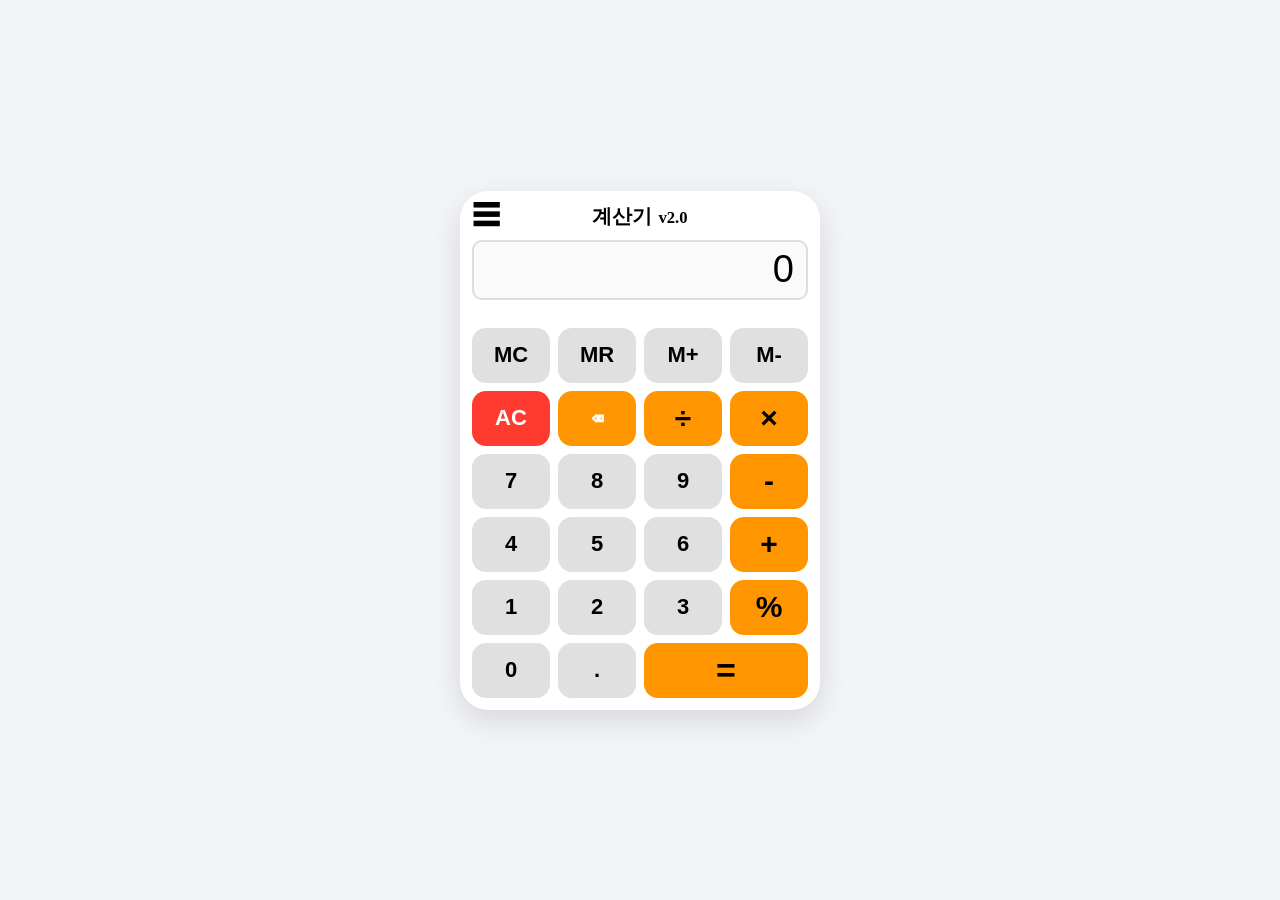
==== index.html @ 6910b428 "Update index.html" ====
<!DOCTYPE html>
<html lang="ko">
<head>
    <meta charset="UTF-8">
    <meta name="viewport" content="width=device-width, initial-scale=1.0, maximum-scale=1.0, user-scalable=no">
    <title>Calculator</title>
    <style>
        :root { --main-theme: #ff9500; --text-color: #000; }
        * { -webkit-user-select: none; user-select: none; box-sizing: border-box; }
        html, body { margin: 0; padding: 0; width: 100%; height: 100%; overflow: hidden; background: #f2f4f7; display: flex; justify-content: center; align-items: center; }
        .layout { display: flex; align-items: flex-start; gap: 0; }
        
        /* 계산기 전체 패딩 축소 */
        .calculator { width: 360px; background: #fff; padding: 12px; border-radius: 28px; box-shadow: 0 10px 30px rgba(0,0,0,0.12); }
        .calc-header { display: flex; align-items: center; justify-content: center; position: relative; margin-bottom: 10px; font-weight: bold; font-size: 20px; }
        .hamburger { font-size: 28px; cursor: pointer; position: absolute; left: 0; z-index: 2; }
        .title-text { display: flex; align-items: baseline; gap: 6px; }
        .display-wrap { margin-bottom: 10px; }
        .display-bottom { font-size: 11px; color: #aaa; padding-left: 4px; min-height: 16px; margin-top: 2px; }
        
        #display { width: 100%; height: 60px; font-size: 38px; text-align: right; border: 2px solid #ddd; border-radius: 10px; padding: 8px 12px; background: #fafafa; display: block; outline: none; }
        .buttons { display: grid; grid-template-columns: repeat(4, 1fr); gap: 8px; }
        
        /* 버튼 높이 축소 */
        button { height: 55px; border-radius: 14px; border: none; font-size: 22px; font-weight: bold; cursor: pointer; background: #e0e0e0; transition: opacity 0.1s; }
        button:active { opacity: 0.7; }
        .operator { background-color: var(--main-theme); color: var(--text-color); font-size: 30px; }
        .btn-ac { background-color: #ff3b30; color: #fff; }
        .btn-del { background-color: #ff9500; color: #fff; }
        .btn-equals { background-color: var(--main-theme); color: var(--text-color); font-size: 34px; }
        .overlay { display: none; position: fixed; top: 0; left: 0; width: 100%; height: 100%; background: rgba(0,0,0,0.4); z-index: 998; }
        .overlay.show { display: block; }
        .side-menu { height: 100%; width: 260px; position: fixed; top: 0; left: 0; background: #111; overflow: hidden; transition: transform 0.3s ease; z-index: 1000; transform: translateX(-100%); }
        .side-menu.open { transform: translateX(0); }
        .closebtn { position: absolute; top: 10px; right: 20px; color: #ff3b30; font-size: 36px; cursor: pointer; }
        .menu-content { padding: 18px; color: #fff; margin-top: 50px; }
        .theme-buttons { display: grid; grid-template-columns: repeat(2, 1fr); gap: 8px; }
        .theme-buttons button { height: auto; border-radius: 8px; border: none; font-weight: bold; cursor: pointer; padding: 10px; font-size: 13px; }
        .dev-info { margin-bottom: 18px; }
    </style>
</head>
<body>
    <div id="overlay" class="overlay" onclick="closeMenu()"></div>
    <div id="mySidenav" class="side-menu">
        <span class="closebtn" onclick="closeMenu()">&times;</span>
        <div class="menu-content">
            <div class="dev-info">
                <h3>Developer</h3>
                <p>안녕하세요 파수범입니다.<br>이것은 저의 첫 코딩 작품입니다.<br>많은 관심 부탁드립니다.</p>
            </div>
            <h3>테마 설정</h3>
            <div class="theme-buttons">
                <button onclick="changeTheme('#FF3B30','#fff')" style="background:#FF3B30;color:#fff;">빨강</button>
                <button onclick="changeTheme('#FF9500','#000')" style="background:#FF9500;color:#fff;">주황</button>
                <button onclick="changeTheme('#FFCC00','#000')" style="background:#FFCC00;color:#000;">노랑</button>
                <button onclick="changeTheme('#4CD964','#000')" style="background:#4CD964;color:#000;">초록</button>
                <button onclick="changeTheme('#007AFF','#fff')" style="background:#007AFF;color:#fff;">파랑</button>
                <button onclick="changeTheme('#5AC8FA','#000')" style="background:#5AC8FA;color:#000;">하늘</button>
                <button onclick="changeTheme('#8E8E93','#fff')" style="background:#8E8E93;color:#fff;">회색</button>
                <button onclick="changeTheme('#000000','#fff')" style="background:#000000;color:#fff;">검정</button>
            </div>
        </div>
    </div>

    <div class="layout">
        <div class="calculator">
            <div class="calc-header">
                <span class="hamburger" onclick="openMenu()">&#9776;</span>
                <span class="title-text">계산기 <small>v2.0</small></span>
            </div>
            <div class="display-wrap">
                <input type="text" id="display" value="0" readonly>
                <div id="mr-label" class="display-bottom"></div>
            </div>
            <div class="buttons">
                <button onclick="memory('MC')">MC</button>
                <button onclick="memory('MR')">MR</button>
                <button onclick="memory('M+')">M+</button>
                <button onclick="memory('M-')">M-</button>
                <button class="btn-ac" onclick="clearDisplay()">AC</button>
                <button class="btn-del" onclick="deleteLast()">⌫</button>
                <button class="operator" onclick="inputOp('/')">÷</button>
                <button class="operator" onclick="inputOp('*')">×</button>
                <button onclick="inputNum('7')">7</button>
                <button onclick="inputNum('8')">8</button>
                <button onclick="inputNum('9')">9</button>
                <button class="operator" onclick="inputOp('-')">-</button>
                <button onclick="inputNum('4')">4</button>
                <button onclick="inputNum('5')">5</button>
                <button onclick="inputNum('6')">6</button>
                <button class="operator" onclick="inputOp('+')">+</button>
                <button onclick="inputNum('1')">1</button>
                <button onclick="inputNum('2')">2</button>
                <button onclick="inputNum('3')">3</button>
                <button class="operator" onclick="calcPercent()">%</button>
                <button onclick="inputNum('0')">0</button>
                <button onclick="inputDot()">.</button>
                <button class="operator btn-equals" onclick="calculate()" style="grid-column:span 2;">=</button>
            </div>
        </div>
    </div>

    <script>
        let numA = null, op = null, numB = null;
        let displayStr = '0';
        let justCalc = false;
        let memValue = 0;

        const disp = () => document.getElementById('display');

        function formatDisplay(val) {
            if (val === '오류') return val;
            let parts = val.toString().split('.');
            parts[0] = parts[0].replace(/\B(?=(\d{3})+(?!\d))/g, ',');
            return parts.join('.');
        }

        function updateDisplay(val) {
            displayStr = val;
            disp().value = formatDisplay(val);
        }

        function formatNum(n) {
            if (n === null || isNaN(n)) return '오류';
            return parseFloat(n.toPrecision(10)).toString();
        }

        function inputNum(n) {
            if (justCalc) {
                numA = null; op = null; numB = null;
                justCalc = false;
                updateDisplay(n);
                return;
            }
            if (op === null) {
                if (displayStr === '0') updateDisplay(n);
                else updateDisplay(displayStr + n);
            } else {
                if (numB === null) updateDisplay(n);
                else updateDisplay(displayStr + n);
                numB = 'typing';
            }
        }

        function inputDot() {
            if (justCalc) { numA=null; op=null; numB=null; justCalc=false; updateDisplay('0.'); return; }
            if (!displayStr.includes('.')) updateDisplay(displayStr + '.');
        }

        function inputOp(o) {
            justCalc = false;
            let cur = parseFloat(displayStr.replace(/,/g, ''));
            if (op !== null && numB !== null && numB !== 'typing') {
                cur = doCalc(numA, op, parseFloat(displayStr.replace(/,/g,'')));
                updateDisplay(formatNum(cur));
            }
            numA = isNaN(cur) ? 0 : cur;
            op = o;
            numB = null;
            const opSymbol = o === '*' ? '×' : o === '/' ? '÷' : o;
            disp().value = formatDisplay(formatNum(numA)) + ' ' + opSymbol;
        }

        function doCalc(a, operator, b) {
            switch(operator) {
                case '+': return a + b;
                case '-': return a - b;
                case '*': return a * b;
                case '/': return b === 0 ? NaN : a / b;
            }
            return b;
        }

        function calculate() {
            if (op === null) return;
            let b = parseFloat(displayStr.replace(/,/g, ''));
            if (numB === null || numB === 'typing') numB = b;
            let result = doCalc(numA, op, numB);
            result = parseFloat(parseFloat(result).toPrecision(10));
            if (isNaN(result)) {
                updateDisplay('오류');
            } else {
                updateDisplay(formatNum(result));
                numA = result;
            }
            justCalc = true;
            op = null;
            numB = null;
        }

        function calcPercent() {
            let cur = parseFloat(displayStr.replace(/,/g, ''));
            if (isNaN(cur)) return;
            let result = (op !== null && numA !== null) ? numA * (cur / 100) : cur / 100;
            result = parseFloat(result.toPrecision(10));
            numB = result;
            updateDisplay(formatNum(result));
            justCalc = true;
        }

        function clearDisplay() {
            numA = null; op = null; numB = null; justCalc = false;
            updateDisplay('0');
        }

        function deleteLast() {
            if (justCalc || op !== null) { clearDisplay(); return; }
            let s = displayStr.replace(/,/g, '');
            s = s.length > 1 ? s.slice(0, -1) : '0';
            updateDisplay(s);
            if (s === '0') justCalc = false;
        }

        function memory(m) {
            let cur = parseFloat(displayStr.replace(/,/g, '')) || 0;
            if (m === 'MC') {
                memValue = 0;
                document.getElementById('mr-label').textContent = '';
            } else if (m === 'MR') {
                updateDisplay(formatNum(memValue));
                numA = null; op = null; numB = null; justCalc = true;
                document.getElementById('mr-label').textContent = 'MR: ' + formatDisplay(formatNum(memValue));
            } else if (m === 'M+') {
                memValue = parseFloat((memValue + cur).toPrecision(10));
            } else if (m === 'M-') {
                memValue = parseFloat((memValue - cur).toPrecision(10));
            }
        }

        function openMenu() {
            document.getElementById('mySidenav').classList.add('open');
            document.getElementById('overlay').classList.add('show');
        }
        function closeMenu() {
            document.getElementById('mySidenav').classList.remove('open');
            document.getElementById('overlay').classList.remove('show');
        }
        function changeTheme(color, textColor) {
            document.documentElement.style.setProperty('--main-theme', color);
            document.documentElement.style.setProperty('--text-color', textColor || '#000');
            closeMenu();
        }
    </script>
</body>
</html>
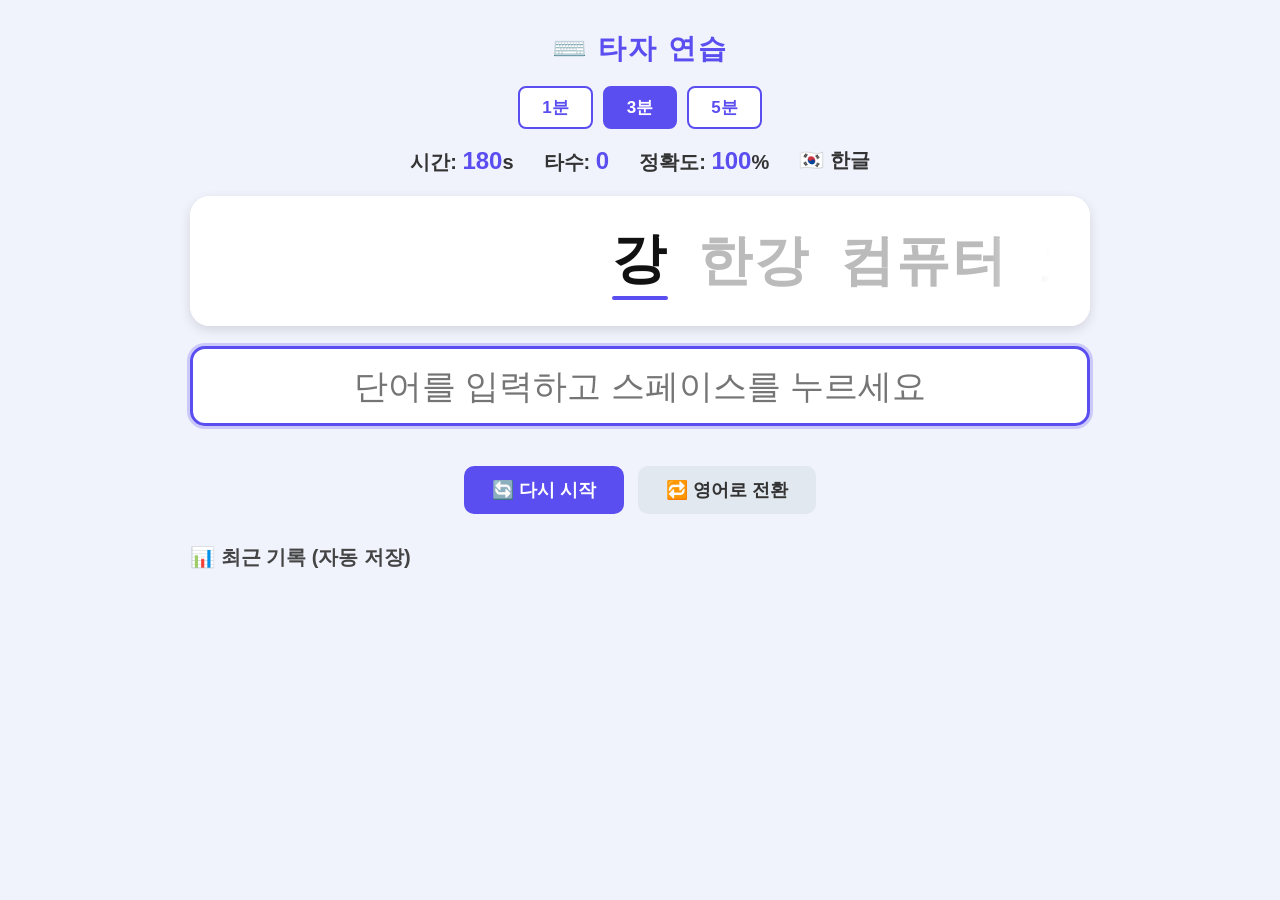
==== commit 6beece0c: "Add files via upload" ====
--- a/index.html
+++ b/index.html
@@ -2,244 +2,221 @@
 <html lang="ko">
 <head>
     <meta charset="UTF-8">
-    <meta name="viewport" content="width=device-width, initial-scale=1.0, maximum-scale=1.0, user-scalable=no">
-    <title>Calculator</title>
+    <title>타자 연습</title>
     <style>
-        :root { --main-theme: #ff9500; --text-color: #000; }
-        * { -webkit-user-select: none; user-select: none; box-sizing: border-box; }
-        html, body { margin: 0; padding: 0; width: 100%; height: 100%; overflow: hidden; background: #f2f4f7; display: flex; justify-content: center; align-items: center; }
-        .layout { display: flex; align-items: flex-start; gap: 0; }
-        
-        /* 계산기 전체 패딩 축소 */
-        .calculator { width: 360px; background: #fff; padding: 12px; border-radius: 28px; box-shadow: 0 10px 30px rgba(0,0,0,0.12); }
-        .calc-header { display: flex; align-items: center; justify-content: center; position: relative; margin-bottom: 10px; font-weight: bold; font-size: 20px; }
-        .hamburger { font-size: 28px; cursor: pointer; position: absolute; left: 0; z-index: 2; }
-        .title-text { display: flex; align-items: baseline; gap: 6px; }
-        .display-wrap { margin-bottom: 10px; }
-        .display-bottom { font-size: 11px; color: #aaa; padding-left: 4px; min-height: 16px; margin-top: 2px; }
-        
-        #display { width: 100%; height: 60px; font-size: 38px; text-align: right; border: 2px solid #ddd; border-radius: 10px; padding: 8px 12px; background: #fafafa; display: block; outline: none; }
-        .buttons { display: grid; grid-template-columns: repeat(4, 1fr); gap: 8px; }
-        
-        /* 버튼 높이 축소 */
-        button { height: 55px; border-radius: 14px; border: none; font-size: 22px; font-weight: bold; cursor: pointer; background: #e0e0e0; transition: opacity 0.1s; }
-        button:active { opacity: 0.7; }
-        .operator { background-color: var(--main-theme); color: var(--text-color); font-size: 30px; }
-        .btn-ac { background-color: #ff3b30; color: #fff; }
-        .btn-del { background-color: #ff9500; color: #fff; }
-        .btn-equals { background-color: var(--main-theme); color: var(--text-color); font-size: 34px; }
-        .overlay { display: none; position: fixed; top: 0; left: 0; width: 100%; height: 100%; background: rgba(0,0,0,0.4); z-index: 998; }
-        .overlay.show { display: block; }
-        .side-menu { height: 100%; width: 260px; position: fixed; top: 0; left: 0; background: #111; overflow: hidden; transition: transform 0.3s ease; z-index: 1000; transform: translateX(-100%); }
-        .side-menu.open { transform: translateX(0); }
-        .closebtn { position: absolute; top: 10px; right: 20px; color: #ff3b30; font-size: 36px; cursor: pointer; }
-        .menu-content { padding: 18px; color: #fff; margin-top: 50px; }
-        .theme-buttons { display: grid; grid-template-columns: repeat(2, 1fr); gap: 8px; }
-        .theme-buttons button { height: auto; border-radius: 8px; border: none; font-weight: bold; cursor: pointer; padding: 10px; font-size: 13px; }
-        .dev-info { margin-bottom: 18px; }
+        :root { --accent: #5b4ef0; --bg: #f0f2fc; --correct: #22c55e; --wrong: #ef4444; }
+        * { box-sizing: border-box; margin: 0; padding: 0; }
+        body { font-family: 'Malgun Gothic', 'Apple SD Gothic Neo', sans-serif; background: var(--bg); display: flex; flex-direction: column; align-items: center; padding: 30px 20px; min-height: 100vh; }
+        h1 { color: var(--accent); margin-bottom: 18px; font-size: 28px; letter-spacing: 2px; }
+        .time-btns { display: flex; gap: 10px; margin-bottom: 18px; }
+        .time-btn { padding: 8px 22px; font-size: 17px; font-weight: bold; border: 2px solid var(--accent); border-radius: 8px; background: white; color: var(--accent); cursor: pointer; transition: all 0.15s; }
+        .time-btn.active { background: var(--accent); color: white; }
+        .stats { display: flex; gap: 30px; margin-bottom: 20px; font-size: 20px; font-weight: bold; color: #333; }
+        .stats span { color: var(--accent); font-size: 24px; }
+        #display-area { width: 100%; max-width: 900px; height: 130px; background: white; border-radius: 20px; box-shadow: 0 4px 12px rgba(0,0,0,0.12); margin-bottom: 20px; overflow: hidden; position: relative; }
+        #display-area::before, #display-area::after { content: ''; position: absolute; top: 0; bottom: 0; width: 100px; z-index: 2; pointer-events: none; }
+        #display-area::before { left: 0; background: linear-gradient(to right, white 40%, transparent); }
+        #display-area::after  { right: 0; background: linear-gradient(to left, white 40%, transparent); }
+        #belt { display: flex; align-items: center; height: 100%; position: absolute; left: 50%; white-space: nowrap; transition: transform 0.08s ease-out; }
+        .char { font-size: 54px; font-weight: bold; color: #bbb; min-width: 0.55em; text-align: center; transition: color 0.08s; letter-spacing: 0.04em; }
+        .char.done-ok  { color: var(--correct); }
+        .char.done-err { color: var(--wrong); }
+        .char.current  { color: #111; }
+        .char.current::after { content: ''; display: block; height: 4px; background: var(--accent); border-radius: 2px; animation: blink 0.8s infinite; }
+        @keyframes blink { 0%,100%{opacity:1} 50%{opacity:0} }
+        #typing-input { width: 100%; max-width: 900px; height: 80px; font-size: 34px; padding: 10px 20px; border: 3px solid var(--accent); border-radius: 15px; text-align: center; outline: none; font-family: inherit; ime-mode: active; }
+        #typing-input:focus { box-shadow: 0 0 0 3px rgba(91,78,240,0.25); }
+        #typing-input.correct-bg { border-color: var(--correct); }
+        #typing-input.wrong-bg   { border-color: var(--wrong); background: #fff5f5; }
+        #hint { font-size: 14px; color: #999; margin-top: 6px; height: 18px; }
+        .btns { display: flex; gap: 14px; margin-top: 16px; }
+        .btns button { padding: 12px 28px; font-size: 18px; border: none; border-radius: 10px; cursor: pointer; font-weight: bold; }
+        #btn-restart { background: var(--accent); color: white; }
+        #btn-lang    { background: #e2e8f0; color: #333; }
+        #records-panel { width: 100%; max-width: 900px; margin-top: 30px; }
+        #records-panel h2 { margin-bottom: 10px; color: #444; font-size: 20px; }
+        #records-list { display: flex; flex-direction: column; gap: 8px; }
+        .record-row { background: white; border-radius: 10px; padding: 12px 18px; display: flex; justify-content: space-between; align-items: center; box-shadow: 0 2px 6px rgba(0,0,0,0.07); font-size: 16px; }
+        .record-row .rank { font-weight: bold; color: var(--accent); width: 32px; }
+        .record-row .rec-wpm { font-size: 22px; font-weight: bold; color: #222; }
+        .record-row .rec-acc { color: #666; }
+        .record-row .rec-time { color: #888; font-size: 14px; }
+        .record-row .rec-date { color: #aaa; font-size: 13px; }
+        #overlay { display: none; position: fixed; inset: 0; background: rgba(0,0,0,0.45); align-items: center; justify-content: center; z-index: 10; }
+        #overlay.show { display: flex; }
+        #result-box { background: white; border-radius: 24px; padding: 40px 50px; text-align: center; box-shadow: 0 8px 32px rgba(0,0,0,0.2); min-width: 320px; }
+        #result-box h2 { font-size: 26px; margin-bottom: 20px; color: #333; }
+        .res-label { font-size: 16px; color: #888; margin-top: 16px; }
+        .res-num { font-size: 64px; font-weight: bold; color: var(--accent); line-height: 1.1; }
+        .res-acc { font-size: 26px; font-weight: bold; color: #22c55e; }
+        #result-box button { margin-top: 26px; padding: 14px 40px; font-size: 20px; background: var(--accent); color: white; border: none; border-radius: 12px; cursor: pointer; font-weight: bold; }
     </style>
 </head>
 <body>
-    <div id="overlay" class="overlay" onclick="closeMenu()"></div>
-    <div id="mySidenav" class="side-menu">
-        <span class="closebtn" onclick="closeMenu()">&times;</span>
-        <div class="menu-content">
-            <div class="dev-info">
-                <h3>Developer</h3>
-                <p>안녕하세요 파수범입니다.<br>이것은 저의 첫 코딩 작품입니다.<br>많은 관심 부탁드립니다.</p>
-            </div>
-            <h3>테마 설정</h3>
-            <div class="theme-buttons">
-                <button onclick="changeTheme('#FF3B30','#fff')" style="background:#FF3B30;color:#fff;">빨강</button>
-                <button onclick="changeTheme('#FF9500','#000')" style="background:#FF9500;color:#fff;">주황</button>
-                <button onclick="changeTheme('#FFCC00','#000')" style="background:#FFCC00;color:#000;">노랑</button>
-                <button onclick="changeTheme('#4CD964','#000')" style="background:#4CD964;color:#000;">초록</button>
-                <button onclick="changeTheme('#007AFF','#fff')" style="background:#007AFF;color:#fff;">파랑</button>
-                <button onclick="changeTheme('#5AC8FA','#000')" style="background:#5AC8FA;color:#000;">하늘</button>
-                <button onclick="changeTheme('#8E8E93','#fff')" style="background:#8E8E93;color:#fff;">회색</button>
-                <button onclick="changeTheme('#000000','#fff')" style="background:#000000;color:#fff;">검정</button>
-            </div>
-        </div>
+
+<h1>⌨️ 타자 연습</h1>
+<div class="time-btns">
+    <button class="time-btn" data-sec="60">1분</button>
+    <button class="time-btn active" data-sec="180">3분</button>
+    <button class="time-btn" data-sec="300">5분</button>
+</div>
+<div class="stats">
+    <div>시간: <span id="stat-time">180</span>s</div>
+    <div>타수: <span id="stat-wpm">0</span></div>
+    <div>정확도: <span id="stat-acc">100</span>%</div>
+    <div id="lang-label">🇰🇷 한글</div>
+</div>
+<div id="display-area"><div id="belt"></div></div>
+<input type="text" id="typing-input" placeholder="단어를 입력하고 스페이스를 누르세요" autocomplete="off" spellcheck="false">
+<div id="hint"></div>
+<div class="btns">
+    <button id="btn-restart">🔄 다시 시작</button>
+    <button id="btn-lang">🔁 영어로 전환</button>
+</div>
+<div id="records-panel">
+    <h2>📊 최근 기록 (자동 저장)</h2>
+    <div id="records-list"></div>
+</div>
+<div id="overlay">
+    <div id="result-box">
+        <h2>🎉 결과</h2>
+        <div class="res-label">타수 (타/분)</div>
+        <div class="res-num" id="res-wpm">0</div>
+        <div class="res-label">정확도</div>
+        <div class="res-acc" id="res-acc">100%</div>
+        <button onclick="restartGame()">다시 시작</button>
     </div>
-
-    <div class="layout">
-        <div class="calculator">
-            <div class="calc-header">
-                <span class="hamburger" onclick="openMenu()">&#9776;</span>
-                <span class="title-text">계산기 <small>v2.0</small></span>
-            </div>
-            <div class="display-wrap">
-                <input type="text" id="display" value="0" readonly>
-                <div id="mr-label" class="display-bottom"></div>
-            </div>
-            <div class="buttons">
-                <button onclick="memory('MC')">MC</button>
-                <button onclick="memory('MR')">MR</button>
-                <button onclick="memory('M+')">M+</button>
-                <button onclick="memory('M-')">M-</button>
-                <button class="btn-ac" onclick="clearDisplay()">AC</button>
-                <button class="btn-del" onclick="deleteLast()">⌫</button>
-                <button class="operator" onclick="inputOp('/')">÷</button>
-                <button class="operator" onclick="inputOp('*')">×</button>
-                <button onclick="inputNum('7')">7</button>
-                <button onclick="inputNum('8')">8</button>
-                <button onclick="inputNum('9')">9</button>
-                <button class="operator" onclick="inputOp('-')">-</button>
-                <button onclick="inputNum('4')">4</button>
-                <button onclick="inputNum('5')">5</button>
-                <button onclick="inputNum('6')">6</button>
-                <button class="operator" onclick="inputOp('+')">+</button>
-                <button onclick="inputNum('1')">1</button>
-                <button onclick="inputNum('2')">2</button>
-                <button onclick="inputNum('3')">3</button>
-                <button class="operator" onclick="calcPercent()">%</button>
-                <button onclick="inputNum('0')">0</button>
-                <button onclick="inputDot()">.</button>
-                <button class="operator btn-equals" onclick="calculate()" style="grid-column:span 2;">=</button>
-            </div>
-        </div>
-    </div>
-
-    <script>
-        let numA = null, op = null, numB = null;
-        let displayStr = '0';
-        let justCalc = false;
-        let memValue = 0;
-
-        const disp = () => document.getElementById('display');
-
-        function formatDisplay(val) {
-            if (val === '오류') return val;
-            let parts = val.toString().split('.');
-            parts[0] = parts[0].replace(/\B(?=(\d{3})+(?!\d))/g, ',');
-            return parts.join('.');
+</div>
+
+<script>
+const WORDS = {
+    ko: ['사과','바나나','하늘','구름','강아지','고양이','자동차','기차','비행기','노트북','스마트폰','커피','도서관','학교','병원','공원','바다','산','강','꽃','나무','음악','영화','책상','의자','창문','시계','달력','연필','지우개','공부','운동','여행','요리','사진','음식','날씨','계절','봄','여름','가을','겨울','태양','달','별','우주','과학','기술','미래','행복','성공','노력','친구','가족','사랑','추억','꿈','희망','도전','승리','대한민국','서울','부산','제주도','한강','경복궁','비빔밥','김치','불고기','삼겹살','컴퓨터','인터넷','소프트웨어','알고리즘','데이터','프로그램','화면','키보드','마우스','스크린'],
+    en: ['apple','banana','keyboard','typing','practice','speed','accuracy','computer','monitor','screen','program','software','language','science','nature','weather','sunshine','rainbow','butterfly','mountain','ocean','forest','journey','adventure','knowledge','learning','success','challenge','victory','happiness','family','friend','memory','future','present','history','culture','music','rhythm','melody','database','network','server','browser','function','variable','constant','object','string','number','python','javascript','algorithm','interface','performance','developer','creative','together']
+};
+
+function decompose(str) {
+    let count = 0;
+    for (const ch of str) {
+        const code = ch.charCodeAt(0);
+        if (code >= 0xAC00 && code <= 0xD7A3) {
+            const offset = code - 0xAC00;
+            count += (offset % 28) > 0 ? 3 : 2;
+        } else if (ch !== ' ') { count += 1; }
+    }
+    return count;
+}
+
+let lang = 'ko', totalSeconds = 180, wordQueue = [], charList = [], wordBoundaries = [], curWordPtr = 0, correctWordCount = 0, wrongWordCount = 0, correctCharSum = 0, startTime = null, timerInterval = null, gameOver = false;
+
+const belt = document.getElementById('belt');
+function refillQueue() { const pool = [...WORDS[lang]].sort(() => Math.random() - 0.5); wordQueue.push(...pool); }
+function nextWord() { if (wordQueue.length < 10) refillQueue(); return wordQueue.shift(); }
+
+function renderBelt() {
+    belt.innerHTML = ''; charList = []; wordBoundaries = []; curWordPtr = 0;
+    for (let wi = 0; wi < 15; wi++) {
+        const word = nextWord();
+        const start = charList.length;
+        for (const ch of word) {
+            const span = document.createElement('span'); span.className = 'char'; span.textContent = ch; belt.appendChild(span);
+            charList.push({ ch, el: span, wi });
         }
-
-        function updateDisplay(val) {
-            displayStr = val;
-            disp().value = formatDisplay(val);
+        wordBoundaries.push({ start, end: charList.length - 1, word });
+        if (wi < 14) {
+            const sp = document.createElement('span'); sp.className = 'char'; sp.textContent = '\u00A0'; belt.appendChild(sp);
+            charList.push({ ch: ' ', el: sp, wi: -1 });
         }
-
-        function formatNum(n) {
-            if (n === null || isNaN(n)) return '오류';
-            return parseFloat(n.toPrecision(10)).toString();
+    }
+    highlightCurrentWord(); updateBeltPosition();
+}
+
+function highlightCurrentWord() {
+    if (curWordPtr >= wordBoundaries.length) return;
+    const { start, end } = wordBoundaries[curWordPtr];
+    for (let i = start; i <= end; i++) charList[i].el.classList.add('current');
+}
+
+function updateBeltPosition() {
+    if (curWordPtr >= wordBoundaries.length) return;
+    const { start, end } = wordBoundaries[curWordPtr];
+    const firstEl = charList[start].el; const lastEl = charList[end].el;
+    const wordCenter = firstEl.offsetLeft + (lastEl.offsetLeft + lastEl.offsetWidth - firstEl.offsetLeft) / 2;
+    belt.style.transform = `translateX(-${wordCenter}px)`;
+}
+
+function calcWPM(elapsed) {
+    if (!elapsed || elapsed <= 0) return 0;
+    const minutes = elapsed / 60;
+    // 표준 방식: (총 타수 / 5) / 분
+    return Math.round((correctCharSum / 5) / minutes);
+}
+
+function calcAcc() {
+    const total = correctWordCount + wrongWordCount;
+    return total === 0 ? 100 : Math.round((correctWordCount / total) * 100);
+}
+
+function initGame() {
+    clearInterval(timerInterval); gameOver = false; startTime = null; correctWordCount = 0; wrongWordCount = 0; correctCharSum = 0; curWordPtr = 0; wordQueue = [];
+    document.getElementById('stat-wpm').textContent = 0; document.getElementById('stat-acc').textContent = 100;
+    document.getElementById('overlay').classList.remove('show'); refillQueue(); renderBelt();
+    const input = document.getElementById('typing-input'); input.value = ''; input.disabled = false; input.focus();
+}
+
+function startTimer() {
+    startTime = Date.now();
+    timerInterval = setInterval(() => {
+        const elapsed = (Date.now() - startTime) / 1000;
+        const timeLeft = Math.max(0, totalSeconds - elapsed);
+        document.getElementById('stat-time').textContent = Math.ceil(timeLeft);
+        document.getElementById('stat-wpm').textContent = calcWPM(elapsed);
+        document.getElementById('stat-acc').textContent = calcAcc();
+        if (timeLeft <= 0) endGame();
+    }, 200);
+}
+
+function endGame() {
+    clearInterval(timerInterval); gameOver = true; document.getElementById('typing-input').disabled = true;
+    const wpm = calcWPM(totalSeconds);
+    document.getElementById('res-wpm').textContent = wpm;
+    document.getElementById('res-acc').textContent = calcAcc() + '%';
+    document.getElementById('overlay').classList.add('show');
+}
+
+const input = document.getElementById('typing-input');
+input.addEventListener('input', () => { if (!startTime && input.value.length > 0) startTimer(); });
+input.addEventListener('keydown', (e) => {
+    if (gameOver) return;
+    if (e.key === ' ' || e.key === 'Enter') {
+        e.preventDefault();
+        const typed = input.value.trim();
+        if (typed.length === 0) return;
+        const { start, end, word } = wordBoundaries[curWordPtr];
+        const ok = typed === word;
+        for (let i = start; i <= end; i++) {
+            charList[i].el.classList.remove('current');
+            charList[i].el.classList.add(ok ? 'done-ok' : 'done-err');
         }
-
-        function inputNum(n) {
-            if (justCalc) {
-                numA = null; op = null; numB = null;
-                justCalc = false;
-                updateDisplay(n);
-                return;
-            }
-            if (op === null) {
-                if (displayStr === '0') updateDisplay(n);
-                else updateDisplay(displayStr + n);
-            } else {
-                if (numB === null) updateDisplay(n);
-                else updateDisplay(displayStr + n);
-                numB = 'typing';
-            }
-        }
-
-        function inputDot() {
-            if (justCalc) { numA=null; op=null; numB=null; justCalc=false; updateDisplay('0.'); return; }
-            if (!displayStr.includes('.')) updateDisplay(displayStr + '.');
-        }
-
-        function inputOp(o) {
-            justCalc = false;
-            let cur = parseFloat(displayStr.replace(/,/g, ''));
-            if (op !== null && numB !== null && numB !== 'typing') {
-                cur = doCalc(numA, op, parseFloat(displayStr.replace(/,/g,'')));
-                updateDisplay(formatNum(cur));
-            }
-            numA = isNaN(cur) ? 0 : cur;
-            op = o;
-            numB = null;
-            const opSymbol = o === '*' ? '×' : o === '/' ? '÷' : o;
-            disp().value = formatDisplay(formatNum(numA)) + ' ' + opSymbol;
-        }
-
-        function doCalc(a, operator, b) {
-            switch(operator) {
-                case '+': return a + b;
-                case '-': return a - b;
-                case '*': return a * b;
-                case '/': return b === 0 ? NaN : a / b;
-            }
-            return b;
-        }
-
-        function calculate() {
-            if (op === null) return;
-            let b = parseFloat(displayStr.replace(/,/g, ''));
-            if (numB === null || numB === 'typing') numB = b;
-            let result = doCalc(numA, op, numB);
-            result = parseFloat(parseFloat(result).toPrecision(10));
-            if (isNaN(result)) {
-                updateDisplay('오류');
-            } else {
-                updateDisplay(formatNum(result));
-                numA = result;
-            }
-            justCalc = true;
-            op = null;
-            numB = null;
-        }
-
-        function calcPercent() {
-            let cur = parseFloat(displayStr.replace(/,/g, ''));
-            if (isNaN(cur)) return;
-            let result = (op !== null && numA !== null) ? numA * (cur / 100) : cur / 100;
-            result = parseFloat(result.toPrecision(10));
-            numB = result;
-            updateDisplay(formatNum(result));
-            justCalc = true;
-        }
-
-        function clearDisplay() {
-            numA = null; op = null; numB = null; justCalc = false;
-            updateDisplay('0');
-        }
-
-        function deleteLast() {
-            if (justCalc || op !== null) { clearDisplay(); return; }
-            let s = displayStr.replace(/,/g, '');
-            s = s.length > 1 ? s.slice(0, -1) : '0';
-            updateDisplay(s);
-            if (s === '0') justCalc = false;
-        }
-
-        function memory(m) {
-            let cur = parseFloat(displayStr.replace(/,/g, '')) || 0;
-            if (m === 'MC') {
-                memValue = 0;
-                document.getElementById('mr-label').textContent = '';
-            } else if (m === 'MR') {
-                updateDisplay(formatNum(memValue));
-                numA = null; op = null; numB = null; justCalc = true;
-                document.getElementById('mr-label').textContent = 'MR: ' + formatDisplay(formatNum(memValue));
-            } else if (m === 'M+') {
-                memValue = parseFloat((memValue + cur).toPrecision(10));
-            } else if (m === 'M-') {
-                memValue = parseFloat((memValue - cur).toPrecision(10));
-            }
-        }
-
-        function openMenu() {
-            document.getElementById('mySidenav').classList.add('open');
-            document.getElementById('overlay').classList.add('show');
-        }
-        function closeMenu() {
-            document.getElementById('mySidenav').classList.remove('open');
-            document.getElementById('overlay').classList.remove('show');
-        }
-        function changeTheme(color, textColor) {
-            document.documentElement.style.setProperty('--main-theme', color);
-            document.documentElement.style.setProperty('--text-color', textColor || '#000');
-            closeMenu();
-        }
-    </script>
+        if (ok) { correctWordCount++; correctCharSum += (lang === 'ko' ? decompose(word) : word.length); }
+        else { wrongWordCount++; }
+        curWordPtr++;
+        highlightCurrentWord(); updateBeltPosition(); input.value = '';
+    }
+});
+
+document.querySelectorAll('.time-btn').forEach(btn => btn.addEventListener('click', () => {
+    document.querySelectorAll('.time-btn').forEach(b => b.classList.remove('active'));
+    btn.classList.add('active'); totalSeconds = parseInt(btn.dataset.sec); initGame();
+}));
+
+document.getElementById('btn-restart').addEventListener('click', initGame);
+document.getElementById('btn-lang').addEventListener('click', () => {
+    lang = lang === 'ko' ? 'en' : 'ko';
+    document.getElementById('lang-label').textContent = lang === 'ko' ? '🇰🇷 한글' : '🇺🇸 영어';
+    initGame();
+});
+
+initGame();
+</script>
 </body>
 </html>
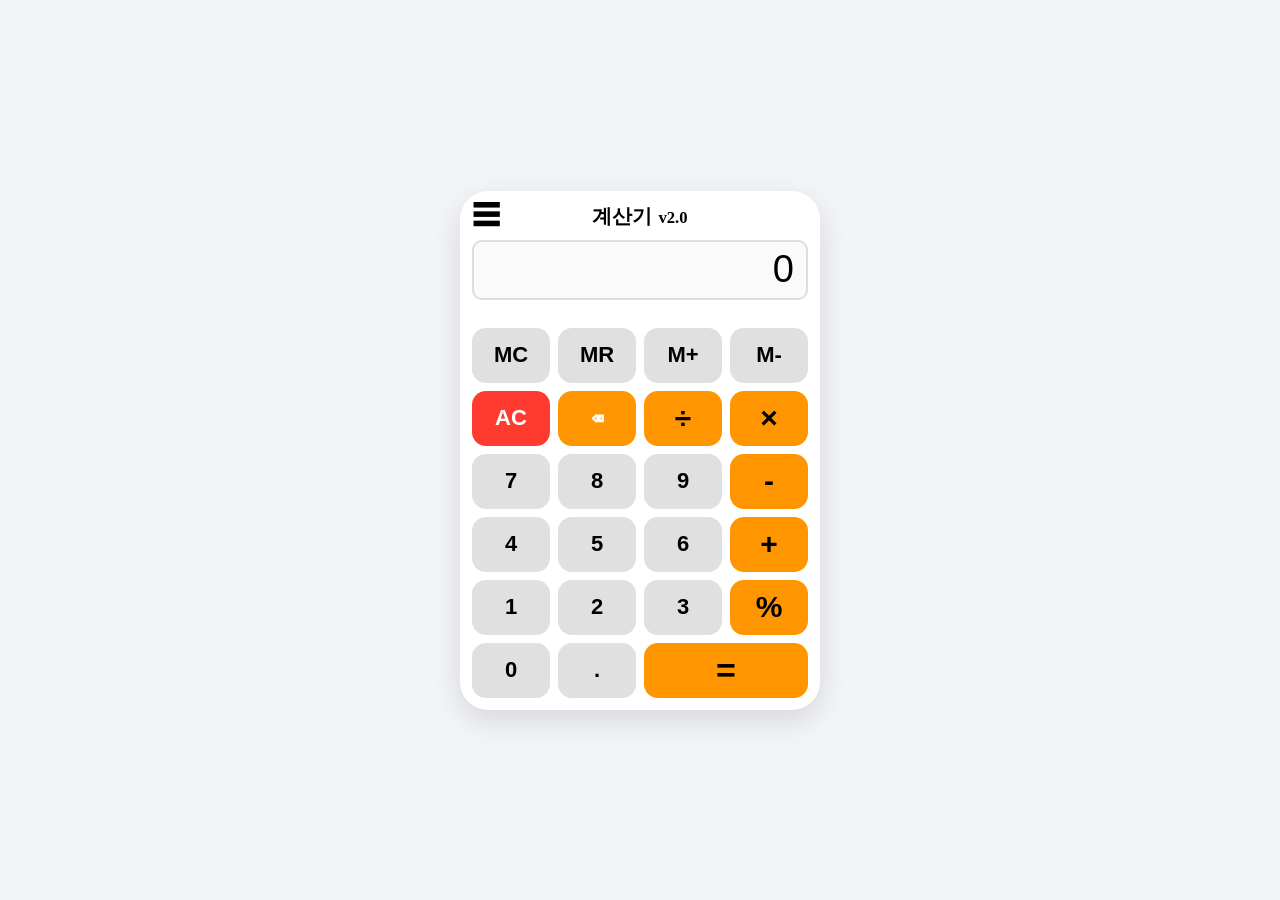
==== commit dd5a13f6: "Update index.html" ====
--- a/index.html
+++ b/index.html
@@ -2,221 +2,244 @@
 <html lang="ko">
 <head>
     <meta charset="UTF-8">
-    <title>타자 연습</title>
+    <meta name="viewport" content="width=device-width, initial-scale=1.0, maximum-scale=1.0, user-scalable=no">
+    <title>Calculator</title>
     <style>
-        :root { --accent: #5b4ef0; --bg: #f0f2fc; --correct: #22c55e; --wrong: #ef4444; }
-        * { box-sizing: border-box; margin: 0; padding: 0; }
-        body { font-family: 'Malgun Gothic', 'Apple SD Gothic Neo', sans-serif; background: var(--bg); display: flex; flex-direction: column; align-items: center; padding: 30px 20px; min-height: 100vh; }
-        h1 { color: var(--accent); margin-bottom: 18px; font-size: 28px; letter-spacing: 2px; }
-        .time-btns { display: flex; gap: 10px; margin-bottom: 18px; }
-        .time-btn { padding: 8px 22px; font-size: 17px; font-weight: bold; border: 2px solid var(--accent); border-radius: 8px; background: white; color: var(--accent); cursor: pointer; transition: all 0.15s; }
-        .time-btn.active { background: var(--accent); color: white; }
-        .stats { display: flex; gap: 30px; margin-bottom: 20px; font-size: 20px; font-weight: bold; color: #333; }
-        .stats span { color: var(--accent); font-size: 24px; }
-        #display-area { width: 100%; max-width: 900px; height: 130px; background: white; border-radius: 20px; box-shadow: 0 4px 12px rgba(0,0,0,0.12); margin-bottom: 20px; overflow: hidden; position: relative; }
-        #display-area::before, #display-area::after { content: ''; position: absolute; top: 0; bottom: 0; width: 100px; z-index: 2; pointer-events: none; }
-        #display-area::before { left: 0; background: linear-gradient(to right, white 40%, transparent); }
-        #display-area::after  { right: 0; background: linear-gradient(to left, white 40%, transparent); }
-        #belt { display: flex; align-items: center; height: 100%; position: absolute; left: 50%; white-space: nowrap; transition: transform 0.08s ease-out; }
-        .char { font-size: 54px; font-weight: bold; color: #bbb; min-width: 0.55em; text-align: center; transition: color 0.08s; letter-spacing: 0.04em; }
-        .char.done-ok  { color: var(--correct); }
-        .char.done-err { color: var(--wrong); }
-        .char.current  { color: #111; }
-        .char.current::after { content: ''; display: block; height: 4px; background: var(--accent); border-radius: 2px; animation: blink 0.8s infinite; }
-        @keyframes blink { 0%,100%{opacity:1} 50%{opacity:0} }
-        #typing-input { width: 100%; max-width: 900px; height: 80px; font-size: 34px; padding: 10px 20px; border: 3px solid var(--accent); border-radius: 15px; text-align: center; outline: none; font-family: inherit; ime-mode: active; }
-        #typing-input:focus { box-shadow: 0 0 0 3px rgba(91,78,240,0.25); }
-        #typing-input.correct-bg { border-color: var(--correct); }
-        #typing-input.wrong-bg   { border-color: var(--wrong); background: #fff5f5; }
-        #hint { font-size: 14px; color: #999; margin-top: 6px; height: 18px; }
-        .btns { display: flex; gap: 14px; margin-top: 16px; }
-        .btns button { padding: 12px 28px; font-size: 18px; border: none; border-radius: 10px; cursor: pointer; font-weight: bold; }
-        #btn-restart { background: var(--accent); color: white; }
-        #btn-lang    { background: #e2e8f0; color: #333; }
-        #records-panel { width: 100%; max-width: 900px; margin-top: 30px; }
-        #records-panel h2 { margin-bottom: 10px; color: #444; font-size: 20px; }
-        #records-list { display: flex; flex-direction: column; gap: 8px; }
-        .record-row { background: white; border-radius: 10px; padding: 12px 18px; display: flex; justify-content: space-between; align-items: center; box-shadow: 0 2px 6px rgba(0,0,0,0.07); font-size: 16px; }
-        .record-row .rank { font-weight: bold; color: var(--accent); width: 32px; }
-        .record-row .rec-wpm { font-size: 22px; font-weight: bold; color: #222; }
-        .record-row .rec-acc { color: #666; }
-        .record-row .rec-time { color: #888; font-size: 14px; }
-        .record-row .rec-date { color: #aaa; font-size: 13px; }
-        #overlay { display: none; position: fixed; inset: 0; background: rgba(0,0,0,0.45); align-items: center; justify-content: center; z-index: 10; }
-        #overlay.show { display: flex; }
-        #result-box { background: white; border-radius: 24px; padding: 40px 50px; text-align: center; box-shadow: 0 8px 32px rgba(0,0,0,0.2); min-width: 320px; }
-        #result-box h2 { font-size: 26px; margin-bottom: 20px; color: #333; }
-        .res-label { font-size: 16px; color: #888; margin-top: 16px; }
-        .res-num { font-size: 64px; font-weight: bold; color: var(--accent); line-height: 1.1; }
-        .res-acc { font-size: 26px; font-weight: bold; color: #22c55e; }
-        #result-box button { margin-top: 26px; padding: 14px 40px; font-size: 20px; background: var(--accent); color: white; border: none; border-radius: 12px; cursor: pointer; font-weight: bold; }
+        :root { --main-theme: #ff9500; --text-color: #000; }
+        * { -webkit-user-select: none; user-select: none; box-sizing: border-box; }
+        html, body { margin: 0; padding: 0; width: 100%; height: 100%; overflow: hidden; background: #f2f4f7; display: flex; justify-content: center; align-items: center; }
+        .layout { display: flex; align-items: flex-start; gap: 0; }
+        
+        /* 계산기 전체 패딩 축소 */
+        .calculator { width: 360px; background: #fff; padding: 12px; border-radius: 28px; box-shadow: 0 10px 30px rgba(0,0,0,0.12); }
+        .calc-header { display: flex; align-items: center; justify-content: center; position: relative; margin-bottom: 10px; font-weight: bold; font-size: 20px; }
+        .hamburger { font-size: 28px; cursor: pointer; position: absolute; left: 0; z-index: 2; }
+        .title-text { display: flex; align-items: baseline; gap: 6px; }
+        .display-wrap { margin-bottom: 10px; }
+        .display-bottom { font-size: 11px; color: #aaa; padding-left: 4px; min-height: 16px; margin-top: 2px; }
+        
+        #display { width: 100%; height: 60px; font-size: 38px; text-align: right; border: 2px solid #ddd; border-radius: 10px; padding: 8px 12px; background: #fafafa; display: block; outline: none; }
+        .buttons { display: grid; grid-template-columns: repeat(4, 1fr); gap: 8px; }
+        
+        /* 버튼 높이 축소 */
+        button { height: 55px; border-radius: 14px; border: none; font-size: 22px; font-weight: bold; cursor: pointer; background: #e0e0e0; transition: opacity 0.1s; }
+        button:active { opacity: 0.7; }
+        .operator { background-color: var(--main-theme); color: var(--text-color); font-size: 30px; }
+        .btn-ac { background-color: #ff3b30; color: #fff; }
+        .btn-del { background-color: #ff9500; color: #fff; }
+        .btn-equals { background-color: var(--main-theme); color: var(--text-color); font-size: 34px; }
+        .overlay { display: none; position: fixed; top: 0; left: 0; width: 100%; height: 100%; background: rgba(0,0,0,0.4); z-index: 998; }
+        .overlay.show { display: block; }
+        .side-menu { height: 100%; width: 260px; position: fixed; top: 0; left: 0; background: #111; overflow: hidden; transition: transform 0.3s ease; z-index: 1000; transform: translateX(-100%); }
+        .side-menu.open { transform: translateX(0); }
+        .closebtn { position: absolute; top: 10px; right: 20px; color: #ff3b30; font-size: 36px; cursor: pointer; }
+        .menu-content { padding: 18px; color: #fff; margin-top: 50px; }
+        .theme-buttons { display: grid; grid-template-columns: repeat(2, 1fr); gap: 8px; }
+        .theme-buttons button { height: auto; border-radius: 8px; border: none; font-weight: bold; cursor: pointer; padding: 10px; font-size: 13px; }
+        .dev-info { margin-bottom: 18px; }
     </style>
 </head>
 <body>
-
-<h1>⌨️ 타자 연습</h1>
-<div class="time-btns">
-    <button class="time-btn" data-sec="60">1분</button>
-    <button class="time-btn active" data-sec="180">3분</button>
-    <button class="time-btn" data-sec="300">5분</button>
-</div>
-<div class="stats">
-    <div>시간: <span id="stat-time">180</span>s</div>
-    <div>타수: <span id="stat-wpm">0</span></div>
-    <div>정확도: <span id="stat-acc">100</span>%</div>
-    <div id="lang-label">🇰🇷 한글</div>
-</div>
-<div id="display-area"><div id="belt"></div></div>
-<input type="text" id="typing-input" placeholder="단어를 입력하고 스페이스를 누르세요" autocomplete="off" spellcheck="false">
-<div id="hint"></div>
-<div class="btns">
-    <button id="btn-restart">🔄 다시 시작</button>
-    <button id="btn-lang">🔁 영어로 전환</button>
-</div>
-<div id="records-panel">
-    <h2>📊 최근 기록 (자동 저장)</h2>
-    <div id="records-list"></div>
-</div>
-<div id="overlay">
-    <div id="result-box">
-        <h2>🎉 결과</h2>
-        <div class="res-label">타수 (타/분)</div>
-        <div class="res-num" id="res-wpm">0</div>
-        <div class="res-label">정확도</div>
-        <div class="res-acc" id="res-acc">100%</div>
-        <button onclick="restartGame()">다시 시작</button>
+    <div id="overlay" class="overlay" onclick="closeMenu()"></div>
+    <div id="mySidenav" class="side-menu">
+        <span class="closebtn" onclick="closeMenu()">&times;</span>
+        <div class="menu-content">
+            <div class="dev-info">
+                <h3>Developer</h3>
+                <p>안녕하세요 파수범입니다.<br>이것은 저의 첫 코딩 작품입니다.<br>많은 관심 부탁드립니다.</p>
+            </div>
+            <h3>테마 설정</h3>
+            <div class="theme-buttons">
+                <button onclick="changeTheme('#FF3B30','#fff')" style="background:#FF3B30;color:#fff;">빨강</button>
+                <button onclick="changeTheme('#FF9500','#000')" style="background:#FF9500;color:#fff;">주황</button>
+                <button onclick="changeTheme('#FFCC00','#000')" style="background:#FFCC00;color:#000;">노랑</button>
+                <button onclick="changeTheme('#4CD964','#000')" style="background:#4CD964;color:#000;">초록</button>
+                <button onclick="changeTheme('#007AFF','#fff')" style="background:#007AFF;color:#fff;">파랑</button>
+                <button onclick="changeTheme('#5AC8FA','#000')" style="background:#5AC8FA;color:#000;">하늘</button>
+                <button onclick="changeTheme('#8E8E93','#fff')" style="background:#8E8E93;color:#fff;">회색</button>
+                <button onclick="changeTheme('#000000','#fff')" style="background:#000000;color:#fff;">검정</button>
+            </div>
+        </div>
     </div>
-</div>
-
-<script>
-const WORDS = {
-    ko: ['사과','바나나','하늘','구름','강아지','고양이','자동차','기차','비행기','노트북','스마트폰','커피','도서관','학교','병원','공원','바다','산','강','꽃','나무','음악','영화','책상','의자','창문','시계','달력','연필','지우개','공부','운동','여행','요리','사진','음식','날씨','계절','봄','여름','가을','겨울','태양','달','별','우주','과학','기술','미래','행복','성공','노력','친구','가족','사랑','추억','꿈','희망','도전','승리','대한민국','서울','부산','제주도','한강','경복궁','비빔밥','김치','불고기','삼겹살','컴퓨터','인터넷','소프트웨어','알고리즘','데이터','프로그램','화면','키보드','마우스','스크린'],
-    en: ['apple','banana','keyboard','typing','practice','speed','accuracy','computer','monitor','screen','program','software','language','science','nature','weather','sunshine','rainbow','butterfly','mountain','ocean','forest','journey','adventure','knowledge','learning','success','challenge','victory','happiness','family','friend','memory','future','present','history','culture','music','rhythm','melody','database','network','server','browser','function','variable','constant','object','string','number','python','javascript','algorithm','interface','performance','developer','creative','together']
-};
-
-function decompose(str) {
-    let count = 0;
-    for (const ch of str) {
-        const code = ch.charCodeAt(0);
-        if (code >= 0xAC00 && code <= 0xD7A3) {
-            const offset = code - 0xAC00;
-            count += (offset % 28) > 0 ? 3 : 2;
-        } else if (ch !== ' ') { count += 1; }
-    }
-    return count;
-}
-
-let lang = 'ko', totalSeconds = 180, wordQueue = [], charList = [], wordBoundaries = [], curWordPtr = 0, correctWordCount = 0, wrongWordCount = 0, correctCharSum = 0, startTime = null, timerInterval = null, gameOver = false;
-
-const belt = document.getElementById('belt');
-function refillQueue() { const pool = [...WORDS[lang]].sort(() => Math.random() - 0.5); wordQueue.push(...pool); }
-function nextWord() { if (wordQueue.length < 10) refillQueue(); return wordQueue.shift(); }
-
-function renderBelt() {
-    belt.innerHTML = ''; charList = []; wordBoundaries = []; curWordPtr = 0;
-    for (let wi = 0; wi < 15; wi++) {
-        const word = nextWord();
-        const start = charList.length;
-        for (const ch of word) {
-            const span = document.createElement('span'); span.className = 'char'; span.textContent = ch; belt.appendChild(span);
-            charList.push({ ch, el: span, wi });
-        }
-        wordBoundaries.push({ start, end: charList.length - 1, word });
-        if (wi < 14) {
-            const sp = document.createElement('span'); sp.className = 'char'; sp.textContent = '\u00A0'; belt.appendChild(sp);
-            charList.push({ ch: ' ', el: sp, wi: -1 });
-        }
-    }
-    highlightCurrentWord(); updateBeltPosition();
-}
-
-function highlightCurrentWord() {
-    if (curWordPtr >= wordBoundaries.length) return;
-    const { start, end } = wordBoundaries[curWordPtr];
-    for (let i = start; i <= end; i++) charList[i].el.classList.add('current');
-}
-
-function updateBeltPosition() {
-    if (curWordPtr >= wordBoundaries.length) return;
-    const { start, end } = wordBoundaries[curWordPtr];
-    const firstEl = charList[start].el; const lastEl = charList[end].el;
-    const wordCenter = firstEl.offsetLeft + (lastEl.offsetLeft + lastEl.offsetWidth - firstEl.offsetLeft) / 2;
-    belt.style.transform = `translateX(-${wordCenter}px)`;
-}
-
-function calcWPM(elapsed) {
-    if (!elapsed || elapsed <= 0) return 0;
-    const minutes = elapsed / 60;
-    // 표준 방식: (총 타수 / 5) / 분
-    return Math.round((correctCharSum / 5) / minutes);
-}
-
-function calcAcc() {
-    const total = correctWordCount + wrongWordCount;
-    return total === 0 ? 100 : Math.round((correctWordCount / total) * 100);
-}
-
-function initGame() {
-    clearInterval(timerInterval); gameOver = false; startTime = null; correctWordCount = 0; wrongWordCount = 0; correctCharSum = 0; curWordPtr = 0; wordQueue = [];
-    document.getElementById('stat-wpm').textContent = 0; document.getElementById('stat-acc').textContent = 100;
-    document.getElementById('overlay').classList.remove('show'); refillQueue(); renderBelt();
-    const input = document.getElementById('typing-input'); input.value = ''; input.disabled = false; input.focus();
-}
-
-function startTimer() {
-    startTime = Date.now();
-    timerInterval = setInterval(() => {
-        const elapsed = (Date.now() - startTime) / 1000;
-        const timeLeft = Math.max(0, totalSeconds - elapsed);
-        document.getElementById('stat-time').textContent = Math.ceil(timeLeft);
-        document.getElementById('stat-wpm').textContent = calcWPM(elapsed);
-        document.getElementById('stat-acc').textContent = calcAcc();
-        if (timeLeft <= 0) endGame();
-    }, 200);
-}
-
-function endGame() {
-    clearInterval(timerInterval); gameOver = true; document.getElementById('typing-input').disabled = true;
-    const wpm = calcWPM(totalSeconds);
-    document.getElementById('res-wpm').textContent = wpm;
-    document.getElementById('res-acc').textContent = calcAcc() + '%';
-    document.getElementById('overlay').classList.add('show');
-}
-
-const input = document.getElementById('typing-input');
-input.addEventListener('input', () => { if (!startTime && input.value.length > 0) startTimer(); });
-input.addEventListener('keydown', (e) => {
-    if (gameOver) return;
-    if (e.key === ' ' || e.key === 'Enter') {
-        e.preventDefault();
-        const typed = input.value.trim();
-        if (typed.length === 0) return;
-        const { start, end, word } = wordBoundaries[curWordPtr];
-        const ok = typed === word;
-        for (let i = start; i <= end; i++) {
-            charList[i].el.classList.remove('current');
-            charList[i].el.classList.add(ok ? 'done-ok' : 'done-err');
-        }
-        if (ok) { correctWordCount++; correctCharSum += (lang === 'ko' ? decompose(word) : word.length); }
-        else { wrongWordCount++; }
-        curWordPtr++;
-        highlightCurrentWord(); updateBeltPosition(); input.value = '';
-    }
-});
-
-document.querySelectorAll('.time-btn').forEach(btn => btn.addEventListener('click', () => {
-    document.querySelectorAll('.time-btn').forEach(b => b.classList.remove('active'));
-    btn.classList.add('active'); totalSeconds = parseInt(btn.dataset.sec); initGame();
-}));
-
-document.getElementById('btn-restart').addEventListener('click', initGame);
-document.getElementById('btn-lang').addEventListener('click', () => {
-    lang = lang === 'ko' ? 'en' : 'ko';
-    document.getElementById('lang-label').textContent = lang === 'ko' ? '🇰🇷 한글' : '🇺🇸 영어';
-    initGame();
-});
-
-initGame();
-</script>
+
+    <div class="layout">
+        <div class="calculator">
+            <div class="calc-header">
+                <span class="hamburger" onclick="openMenu()">&#9776;</span>
+                <span class="title-text">계산기 <small>v2.0</small></span>
+            </div>
+            <div class="display-wrap">
+                <input type="text" id="display" value="0" readonly>
+                <div id="mr-label" class="display-bottom"></div>
+            </div>
+            <div class="buttons">
+                <button onclick="memory('MC')">MC</button>
+                <button onclick="memory('MR')">MR</button>
+                <button onclick="memory('M+')">M+</button>
+                <button onclick="memory('M-')">M-</button>
+                <button class="btn-ac" onclick="clearDisplay()">AC</button>
+                <button class="btn-del" onclick="deleteLast()">⌫</button>
+                <button class="operator" onclick="inputOp('/')">÷</button>
+                <button class="operator" onclick="inputOp('*')">×</button>
+                <button onclick="inputNum('7')">7</button>
+                <button onclick="inputNum('8')">8</button>
+                <button onclick="inputNum('9')">9</button>
+                <button class="operator" onclick="inputOp('-')">-</button>
+                <button onclick="inputNum('4')">4</button>
+                <button onclick="inputNum('5')">5</button>
+                <button onclick="inputNum('6')">6</button>
+                <button class="operator" onclick="inputOp('+')">+</button>
+                <button onclick="inputNum('1')">1</button>
+                <button onclick="inputNum('2')">2</button>
+                <button onclick="inputNum('3')">3</button>
+                <button class="operator" onclick="calcPercent()">%</button>
+                <button onclick="inputNum('0')">0</button>
+                <button onclick="inputDot()">.</button>
+                <button class="operator btn-equals" onclick="calculate()" style="grid-column:span 2;">=</button>
+            </div>
+        </div>
+    </div>
+
+    <script>
+        let numA = null, op = null, numB = null;
+        let displayStr = '0';
+        let justCalc = false;
+        let memValue = 0;
+
+        const disp = () => document.getElementById('display');
+
+        function formatDisplay(val) {
+            if (val === '오류') return val;
+            let parts = val.toString().split('.');
+            parts[0] = parts[0].replace(/\B(?=(\d{3})+(?!\d))/g, ',');
+            return parts.join('.');
+        }
+
+        function updateDisplay(val) {
+            displayStr = val;
+            disp().value = formatDisplay(val);
+        }
+
+        function formatNum(n) {
+            if (n === null || isNaN(n)) return '오류';
+            return parseFloat(n.toPrecision(10)).toString();
+        }
+
+        function inputNum(n) {
+            if (justCalc) {
+                numA = null; op = null; numB = null;
+                justCalc = false;
+                updateDisplay(n);
+                return;
+            }
+            if (op === null) {
+                if (displayStr === '0') updateDisplay(n);
+                else updateDisplay(displayStr + n);
+            } else {
+                if (numB === null) updateDisplay(n);
+                else updateDisplay(displayStr + n);
+                numB = 'typing';
+            }
+        }
+
+        function inputDot() {
+            if (justCalc) { numA=null; op=null; numB=null; justCalc=false; updateDisplay('0.'); return; }
+            if (!displayStr.includes('.')) updateDisplay(displayStr + '.');
+        }
+
+        function inputOp(o) {
+            justCalc = false;
+            let cur = parseFloat(displayStr.replace(/,/g, ''));
+            if (op !== null && numB !== null && numB !== 'typing') {
+                cur = doCalc(numA, op, parseFloat(displayStr.replace(/,/g,'')));
+                updateDisplay(formatNum(cur));
+            }
+            numA = isNaN(cur) ? 0 : cur;
+            op = o;
+            numB = null;
+            const opSymbol = o === '*' ? '×' : o === '/' ? '÷' : o;
+            disp().value = formatDisplay(formatNum(numA)) + ' ' + opSymbol;
+        }
+
+        function doCalc(a, operator, b) {
+            switch(operator) {
+                case '+': return a + b;
+                case '-': return a - b;
+                case '*': return a * b;
+                case '/': return b === 0 ? NaN : a / b;
+            }
+            return b;
+        }
+
+        function calculate() {
+            if (op === null) return;
+            let b = parseFloat(displayStr.replace(/,/g, ''));
+            if (numB === null || numB === 'typing') numB = b;
+            let result = doCalc(numA, op, numB);
+            result = parseFloat(parseFloat(result).toPrecision(10));
+            if (isNaN(result)) {
+                updateDisplay('오류');
+            } else {
+                updateDisplay(formatNum(result));
+                numA = result;
+            }
+            justCalc = true;
+            op = null;
+            numB = null;
+        }
+
+        function calcPercent() {
+            let cur = parseFloat(displayStr.replace(/,/g, ''));
+            if (isNaN(cur)) return;
+            let result = (op !== null && numA !== null) ? numA * (cur / 100) : cur / 100;
+            result = parseFloat(result.toPrecision(10));
+            numB = result;
+            updateDisplay(formatNum(result));
+            justCalc = true;
+        }
+
+        function clearDisplay() {
+            numA = null; op = null; numB = null; justCalc = false;
+            updateDisplay('0');
+        }
+
+        function deleteLast() {
+            if (justCalc || op !== null) { clearDisplay(); return; }
+            let s = displayStr.replace(/,/g, '');
+            s = s.length > 1 ? s.slice(0, -1) : '0';
+            updateDisplay(s);
+            if (s === '0') justCalc = false;
+        }
+
+        function memory(m) {
+            let cur = parseFloat(displayStr.replace(/,/g, '')) || 0;
+            if (m === 'MC') {
+                memValue = 0;
+                document.getElementById('mr-label').textContent = '';
+            } else if (m === 'MR') {
+                updateDisplay(formatNum(memValue));
+                numA = null; op = null; numB = null; justCalc = true;
+                document.getElementById('mr-label').textContent = 'MR: ' + formatDisplay(formatNum(memValue));
+            } else if (m === 'M+') {
+                memValue = parseFloat((memValue + cur).toPrecision(10));
+            } else if (m === 'M-') {
+                memValue = parseFloat((memValue - cur).toPrecision(10));
+            }
+        }
+
+        function openMenu() {
+            document.getElementById('mySidenav').classList.add('open');
+            document.getElementById('overlay').classList.add('show');
+        }
+        function closeMenu() {
+            document.getElementById('mySidenav').classList.remove('open');
+            document.getElementById('overlay').classList.remove('show');
+        }
+        function changeTheme(color, textColor) {
+            document.documentElement.style.setProperty('--main-theme', color);
+            document.documentElement.style.setProperty('--text-color', textColor || '#000');
+            closeMenu();
+        }
+    </script>
 </body>
 </html>
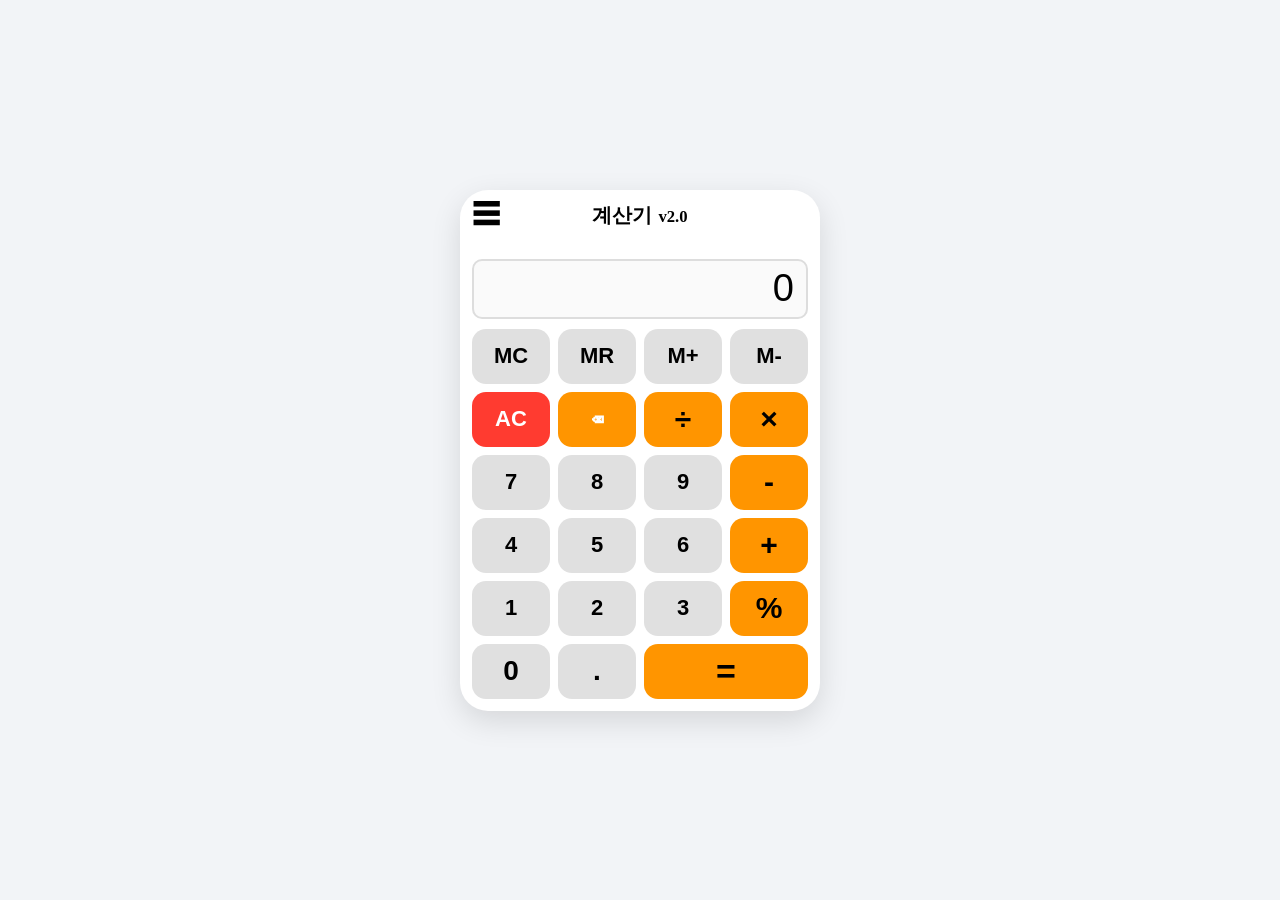
==== commit 397d1ed4: "Add files via upload" ====
--- a/index.html
+++ b/index.html
@@ -15,14 +15,16 @@
         .calc-header { display: flex; align-items: center; justify-content: center; position: relative; margin-bottom: 10px; font-weight: bold; font-size: 20px; }
         .hamburger { font-size: 28px; cursor: pointer; position: absolute; left: 0; z-index: 2; }
         .title-text { display: flex; align-items: baseline; gap: 6px; }
-        .display-wrap { margin-bottom: 10px; }
+        .display-wrap { margin-bottom: 10px; position: relative; }
         .display-bottom { font-size: 11px; color: #aaa; padding-left: 4px; min-height: 16px; margin-top: 2px; }
+        .mem-status { font-size: 11px; color: #888; font-weight: bold; min-height: 16px; margin-bottom: 4px; padding-left: 2px; }
         
         #display { width: 100%; height: 60px; font-size: 38px; text-align: right; border: 2px solid #ddd; border-radius: 10px; padding: 8px 12px; background: #fafafa; display: block; outline: none; }
         .buttons { display: grid; grid-template-columns: repeat(4, 1fr); gap: 8px; }
         
         /* 버튼 높이 축소 */
         button { height: 55px; border-radius: 14px; border: none; font-size: 22px; font-weight: bold; cursor: pointer; background: #e0e0e0; transition: opacity 0.1s; }
+        .btn-zero, .btn-dot { font-size: 28px; }
         button:active { opacity: 0.7; }
         .operator { background-color: var(--main-theme); color: var(--text-color); font-size: 30px; }
         .btn-ac { background-color: #ff3b30; color: #fff; }
@@ -68,9 +70,9 @@
                 <span class="hamburger" onclick="openMenu()">&#9776;</span>
                 <span class="title-text">계산기 <small>v2.0</small></span>
             </div>
+            <div id="mem-status" class="mem-status"></div>
             <div class="display-wrap">
                 <input type="text" id="display" value="0" readonly>
-                <div id="mr-label" class="display-bottom"></div>
             </div>
             <div class="buttons">
                 <button onclick="memory('MC')">MC</button>
@@ -93,8 +95,8 @@
                 <button onclick="inputNum('2')">2</button>
                 <button onclick="inputNum('3')">3</button>
                 <button class="operator" onclick="calcPercent()">%</button>
-                <button onclick="inputNum('0')">0</button>
-                <button onclick="inputDot()">.</button>
+                <button class="btn-zero" onclick="inputNum('0')">0</button>
+                <button class="btn-dot" onclick="inputDot()">.</button>
                 <button class="operator btn-equals" onclick="calculate()" style="grid-column:span 2;">=</button>
             </div>
         </div>
@@ -122,7 +124,12 @@
 
         function formatNum(n) {
             if (n === null || isNaN(n)) return '오류';
-            return parseFloat(n.toPrecision(10)).toString();
+            let val = parseFloat(n.toPrecision(10));
+            // 소수점 3자리까지만 표시
+            if (!Number.isInteger(val)) {
+                val = parseFloat(val.toFixed(3));
+            }
+            return val.toString();
         }
 
         function inputNum(n) {
@@ -211,19 +218,31 @@
             if (s === '0') justCalc = false;
         }
 
+        function updateMemStatus() {
+            const el = document.getElementById('mem-status');
+            if (memValue === 0) {
+                el.textContent = '';
+            } else {
+                el.textContent = 'M: ' + formatDisplay(formatNum(memValue));
+            }
+        }
+
         function memory(m) {
             let cur = parseFloat(displayStr.replace(/,/g, '')) || 0;
             if (m === 'MC') {
                 memValue = 0;
-                document.getElementById('mr-label').textContent = '';
+                updateMemStatus();
             } else if (m === 'MR') {
+                // MR: 메모리 값을 화면에 불러옴. 이후 연산 가능하도록 justCalc=false
                 updateDisplay(formatNum(memValue));
-                numA = null; op = null; numB = null; justCalc = true;
-                document.getElementById('mr-label').textContent = 'MR: ' + formatDisplay(formatNum(memValue));
+                numA = parseFloat(formatNum(memValue)); op = null; numB = null; justCalc = false;
+                updateMemStatus();
             } else if (m === 'M+') {
                 memValue = parseFloat((memValue + cur).toPrecision(10));
+                updateMemStatus();
             } else if (m === 'M-') {
                 memValue = parseFloat((memValue - cur).toPrecision(10));
+                updateMemStatus();
             }
         }
 
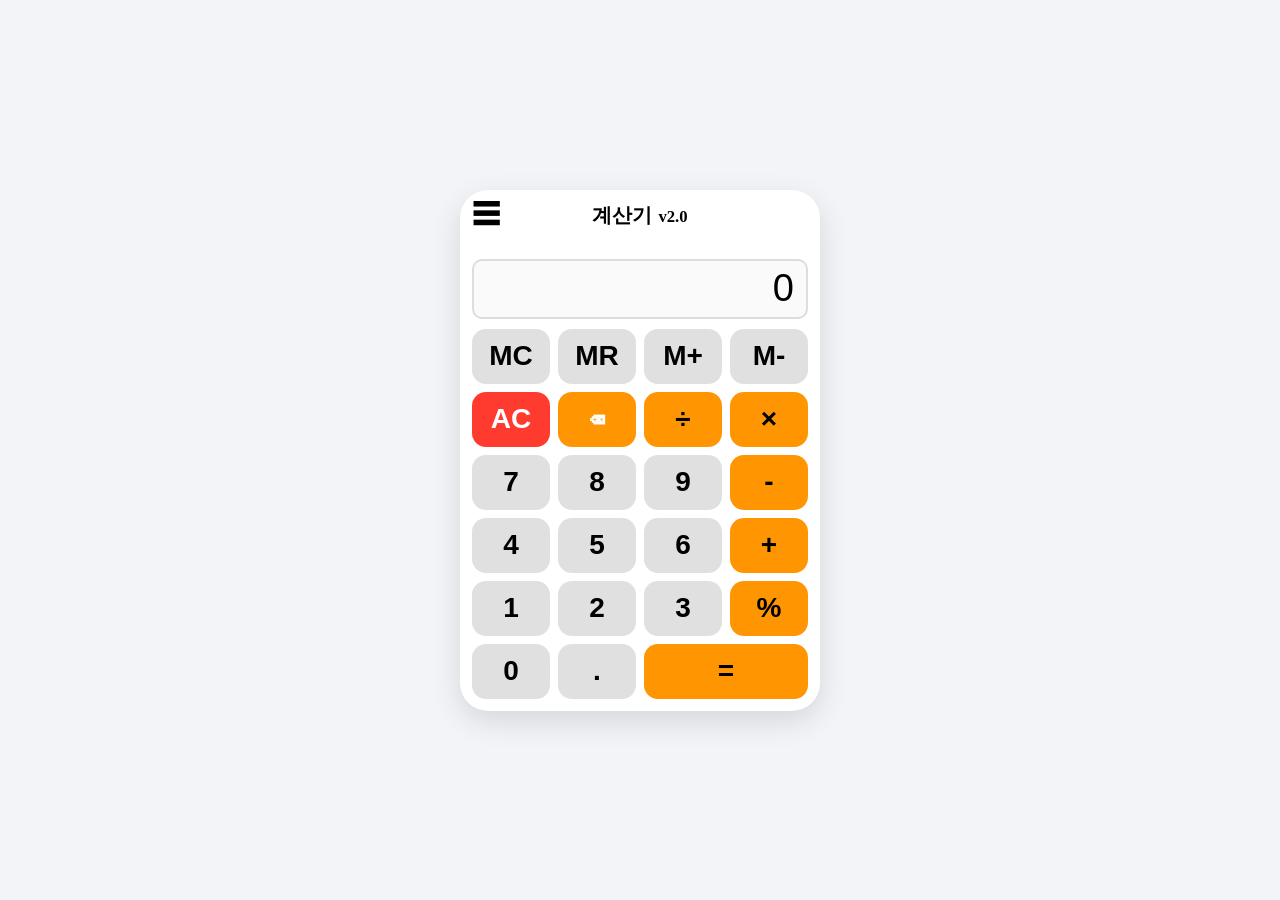
==== commit 0fba8ace: "Add files via upload" ====
--- a/index.html
+++ b/index.html
@@ -23,13 +23,12 @@
         .buttons { display: grid; grid-template-columns: repeat(4, 1fr); gap: 8px; }
         
         /* 버튼 높이 축소 */
-        button { height: 55px; border-radius: 14px; border: none; font-size: 22px; font-weight: bold; cursor: pointer; background: #e0e0e0; transition: opacity 0.1s; }
-        .btn-zero, .btn-dot { font-size: 28px; }
+        button { height: 55px; border-radius: 14px; border: none; font-size: 28px; font-weight: bold; cursor: pointer; background: #e0e0e0; transition: opacity 0.1s; }
         button:active { opacity: 0.7; }
-        .operator { background-color: var(--main-theme); color: var(--text-color); font-size: 30px; }
+        .operator { background-color: var(--main-theme); color: var(--text-color); }
         .btn-ac { background-color: #ff3b30; color: #fff; }
         .btn-del { background-color: #ff9500; color: #fff; }
-        .btn-equals { background-color: var(--main-theme); color: var(--text-color); font-size: 34px; }
+        .btn-equals { background-color: var(--main-theme); color: var(--text-color); }
         .overlay { display: none; position: fixed; top: 0; left: 0; width: 100%; height: 100%; background: rgba(0,0,0,0.4); z-index: 998; }
         .overlay.show { display: block; }
         .side-menu { height: 100%; width: 260px; position: fixed; top: 0; left: 0; background: #111; overflow: hidden; transition: transform 0.3s ease; z-index: 1000; transform: translateX(-100%); }
@@ -157,13 +156,15 @@
         function inputOp(o) {
             justCalc = false;
             let cur = parseFloat(displayStr.replace(/,/g, ''));
-            if (op !== null && numB !== null && numB !== 'typing') {
+            // 이전 연산자가 있고 숫자를 입력 중이면 먼저 계산
+            if (op !== null && numB === 'typing') {
                 cur = doCalc(numA, op, parseFloat(displayStr.replace(/,/g,'')));
-                updateDisplay(formatNum(cur));
+                cur = parseFloat(parseFloat(cur).toPrecision(10));
             }
             numA = isNaN(cur) ? 0 : cur;
             op = o;
             numB = null;
+            displayStr = formatNum(numA);
             const opSymbol = o === '*' ? '×' : o === '/' ? '÷' : o;
             disp().value = formatDisplay(formatNum(numA)) + ' ' + opSymbol;
         }
@@ -257,8 +258,19 @@
         function changeTheme(color, textColor) {
             document.documentElement.style.setProperty('--main-theme', color);
             document.documentElement.style.setProperty('--text-color', textColor || '#000');
+            localStorage.setItem('theme-color', color);
+            localStorage.setItem('theme-text', textColor || '#000');
             closeMenu();
         }
+
+        (function loadSavedTheme() {
+            const color = localStorage.getItem('theme-color');
+            const textColor = localStorage.getItem('theme-text');
+            if (color) {
+                document.documentElement.style.setProperty('--main-theme', color);
+                document.documentElement.style.setProperty('--text-color', textColor || '#000');
+            }
+        })();
     </script>
 </body>
 </html>
